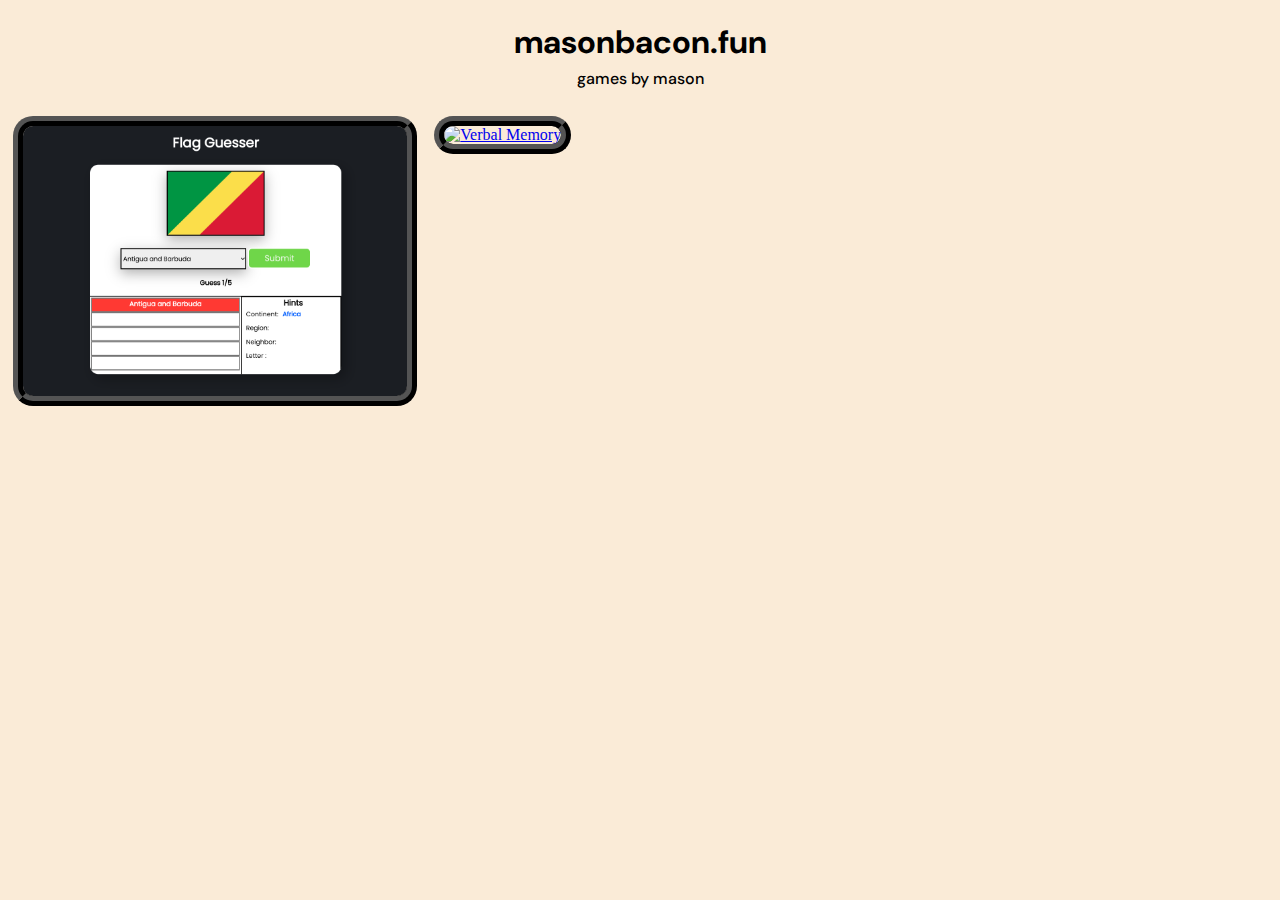
==== index.html @ f65742c5 "Update index.html" ====
<!DOCTYPE html>
<html lang="en">
<head>
    <meta charset="UTF-8">
    <meta name="viewport" content="width=device-width, initial-scale=1.0">
    <title>masonbacon.xyz</title>
    <link rel="icon" type="image/gif" href="source.png">
    <link rel="stylesheet" href="index.css">
    <link rel="preconnect" href="https://fonts.googleapis.com">
    <link rel="preconnect" href="https://fonts.gstatic.com" crossorigin>
    <link href="https://fonts.googleapis.com/css2?family=DM+Sans:opsz,wght@9..40,400;9..40,500;9..40,700&display=swap" rel="stylesheet">
</head>
<body>
    <div id="header-div">
        <h1 id="header">masonbacon.fun</h1>
        <h4 id="subheader">games by mason</h4>
    </div>
    <div id="games" class="total">
        <a href="flag-guesser.html">
            <img src="flag game thumbnail.png" alt="Rock Paper Scissors"></img>
        </a>
        <a href="verbal memory.html">
            <img src="verbal memory thumbnail.png" alt="Verbal Memory"></img>
        </a>
    </div>
    <div id="footer"></div>
</body>
</html>
---- index.css ----
body {
background-color: antiquewhite;
}

#header {
    text-align: center;
    font-family: 'DM Sans';
    font-weight: bold;
    margin-bottom: 0;
}

#subheader {
    text-align: center;
    font-family: 'DM Sans';
    font-weight: 500;
    margin-top: 5px
}

#games {
    display: grid;
    grid-template-columns: 1fr 1fr 1fr;
    object-fit: cover;
}


#games img {
    width: 30vw;
    height: 30vh;
    border: ridge 10px black;
    border-radius: 20px;
    transition: transform 0.4s, box-shadow 0.4s;
    margin: 5px;
    object-fit: cover;
}

#games img:hover {
    transform: scale(1.05);
    opacity: 1;
    box-shadow: 10px 10px 30px rgba(0, 0, 0, .3);
}
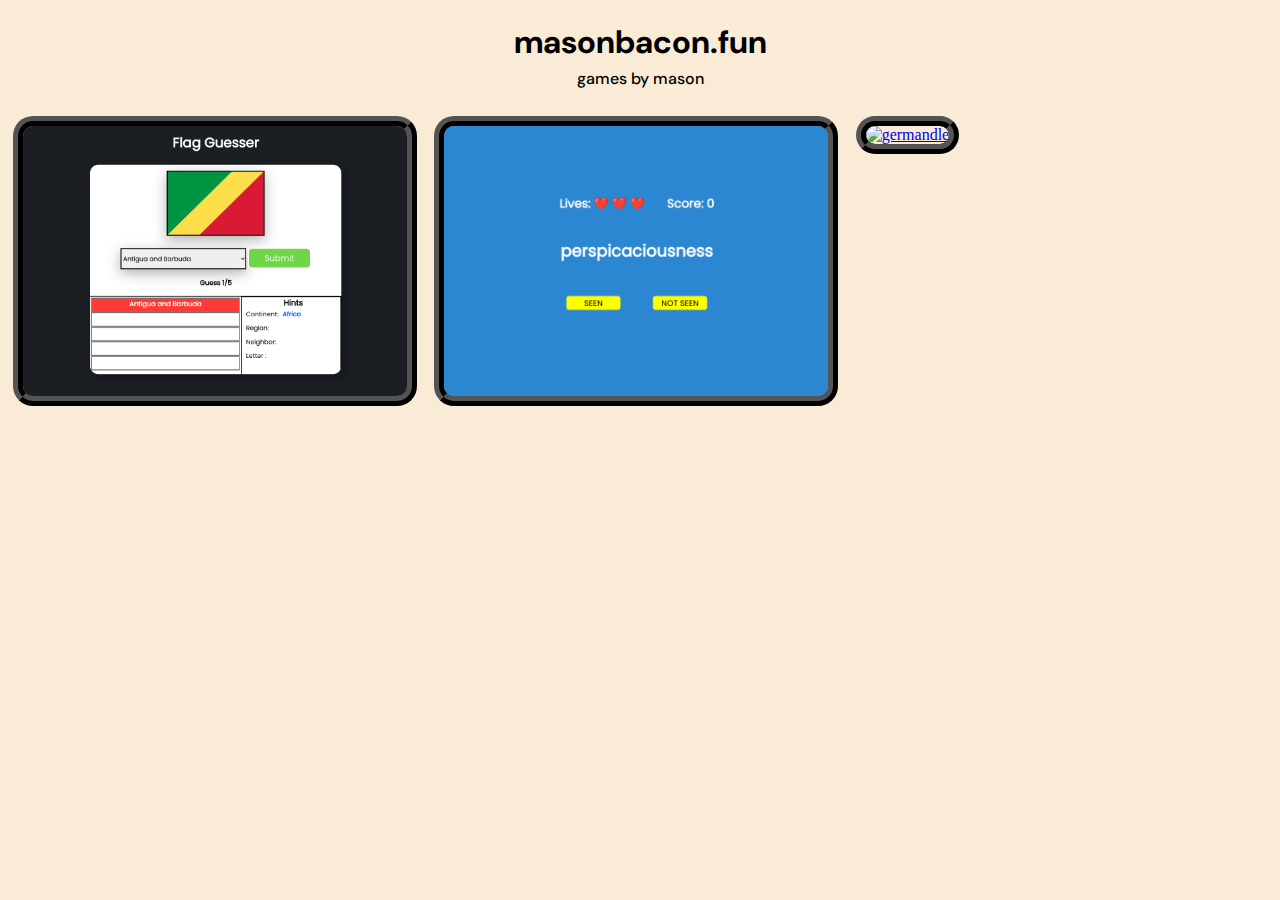
==== commit 72c9c7e8: "Update index.html" ====
--- a/index.html
+++ b/index.html
@@ -22,6 +22,9 @@
         <a href="verbal memory.html">
             <img src="verbal memory thumbnail.png" alt="Verbal Memory"></img>
         </a>
+        <a href="germandle.html">
+            <img src="germandle thumbnail.png" alt="germandle"></img>
+        </a>
     </div>
     <div id="footer"></div>
 </body>
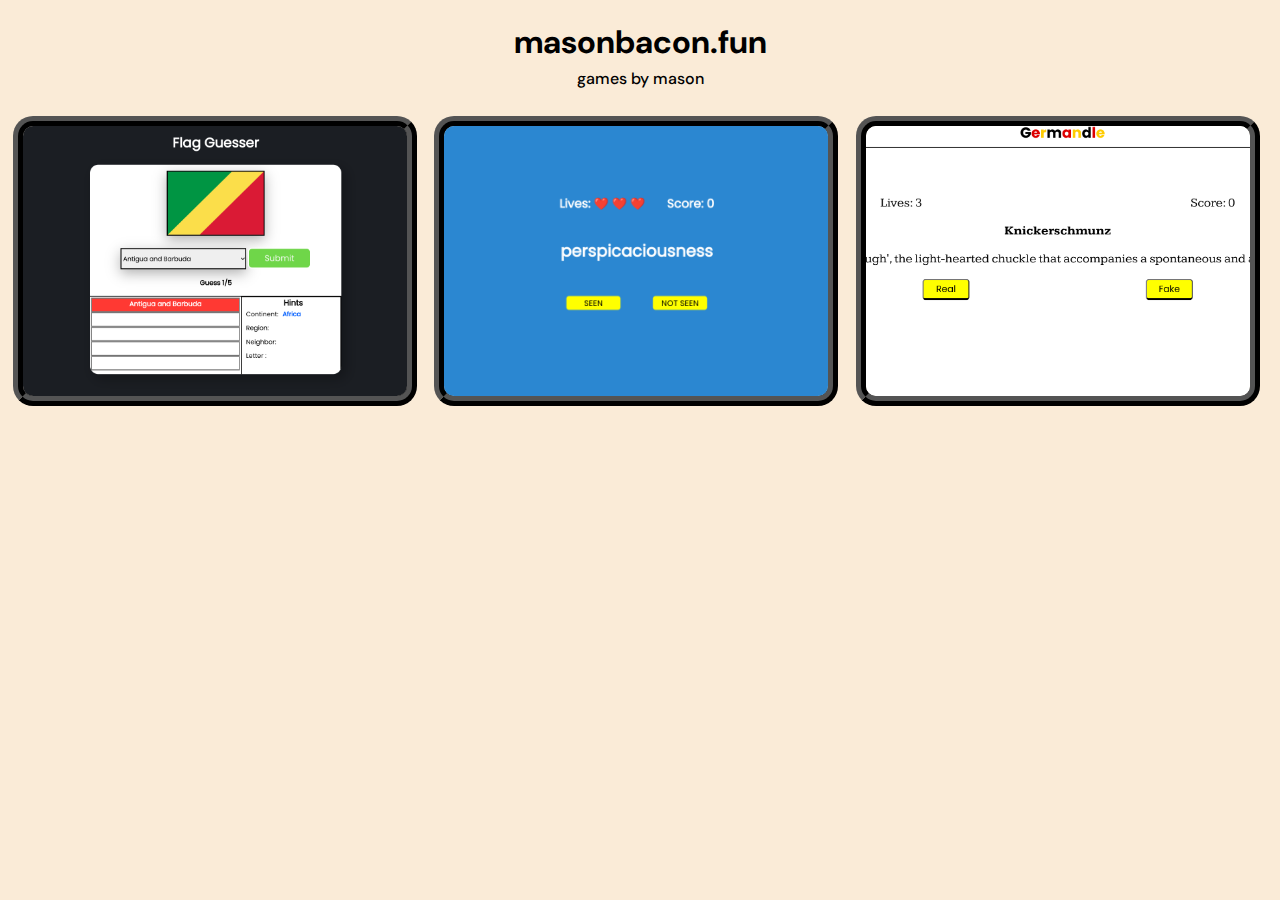
==== commit 85895326: "Update index.html" ====
--- a/index.html
+++ b/index.html
@@ -1,6 +1,15 @@
 <!DOCTYPE html>
 <html lang="en">
 <head>
+    <!-- Google tag (gtag.js) -->
+<script async src="https://www.googletagmanager.com/gtag/js?id=G-F022PXEQ81"></script>
+<script>
+  window.dataLayer = window.dataLayer || [];
+  function gtag(){dataLayer.push(arguments);}
+  gtag('js', new Date());
+
+  gtag('config', 'G-F022PXEQ81');
+</script>
     <meta charset="UTF-8">
     <meta name="viewport" content="width=device-width, initial-scale=1.0">
     <title>masonbacon.xyz</title>
--- a/index.css
+++ b/index.css
@@ -22,10 +22,27 @@
     object-fit: cover;
 }
 
+@media screen and (min-width: 901px) {
+    #games{
+        grid-template-columns: 1fr 1fr 1fr;
+    }  
+    #games img{
+        height: 30vh;
+    }
+}
+
+@media screen and (max-width: 900px) {
+    #games{
+        grid-template-columns: 1fr 1fr;
+    }
+    #games img {
+        height: 15vh;
+    }
+}  
+
 
 #games img {
     width: 30vw;
-    height: 30vh;
     border: ridge 10px black;
     border-radius: 20px;
     transition: transform 0.4s, box-shadow 0.4s;
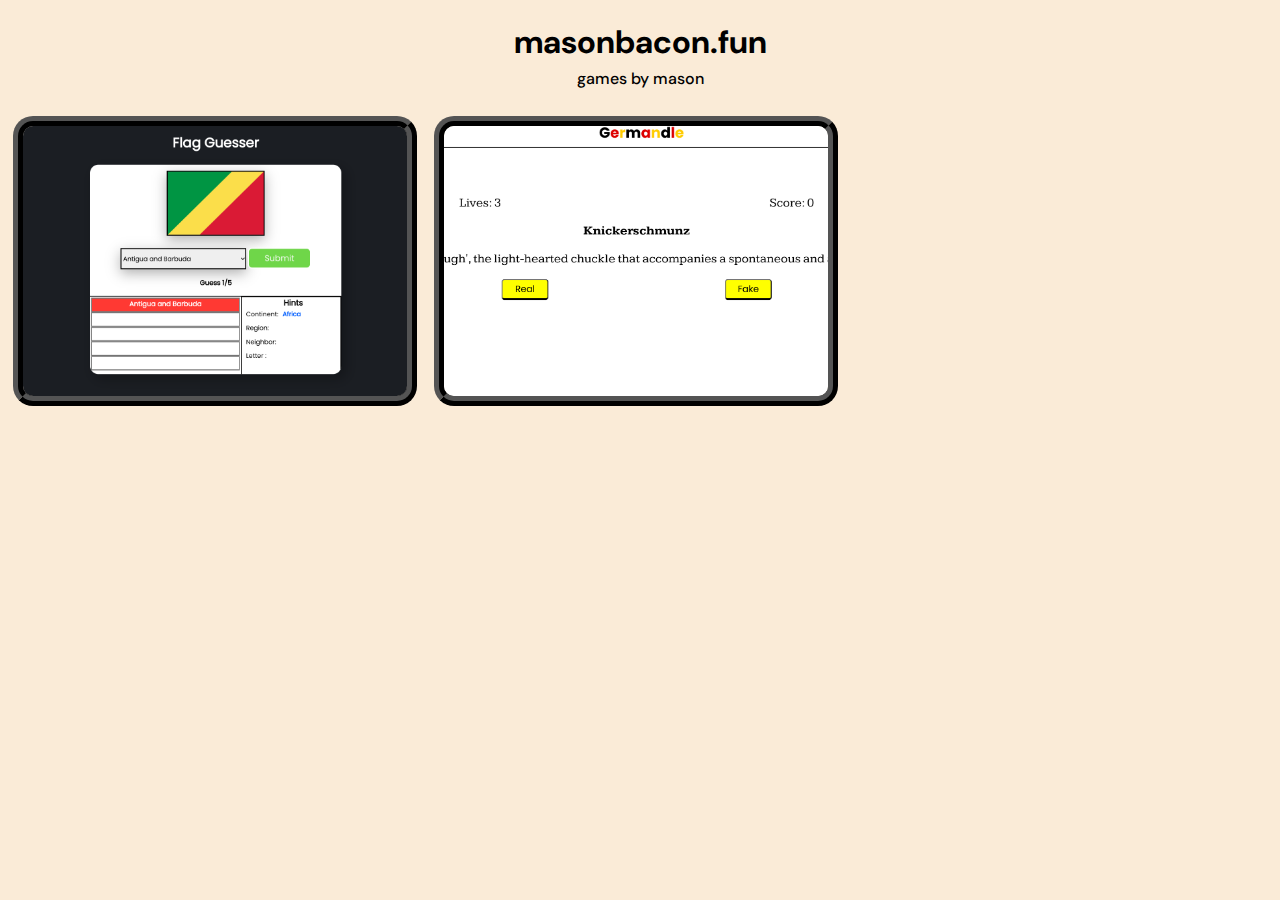
==== commit 02fc317d: "Update index.html" ====
--- a/index.html
+++ b/index.html
@@ -28,10 +28,7 @@
         <a href="flag-guesser.html">
             <img src="flag game thumbnail.png" alt="Rock Paper Scissors"></img>
         </a>
-        <a href="verbal memory.html">
-            <img src="verbal memory thumbnail.png" alt="Verbal Memory"></img>
-        </a>
-        <a href="germandle.html">
+        <a href="https://germandle.fun">
             <img src="germandle thumbnail.png" alt="germandle"></img>
         </a>
     </div>
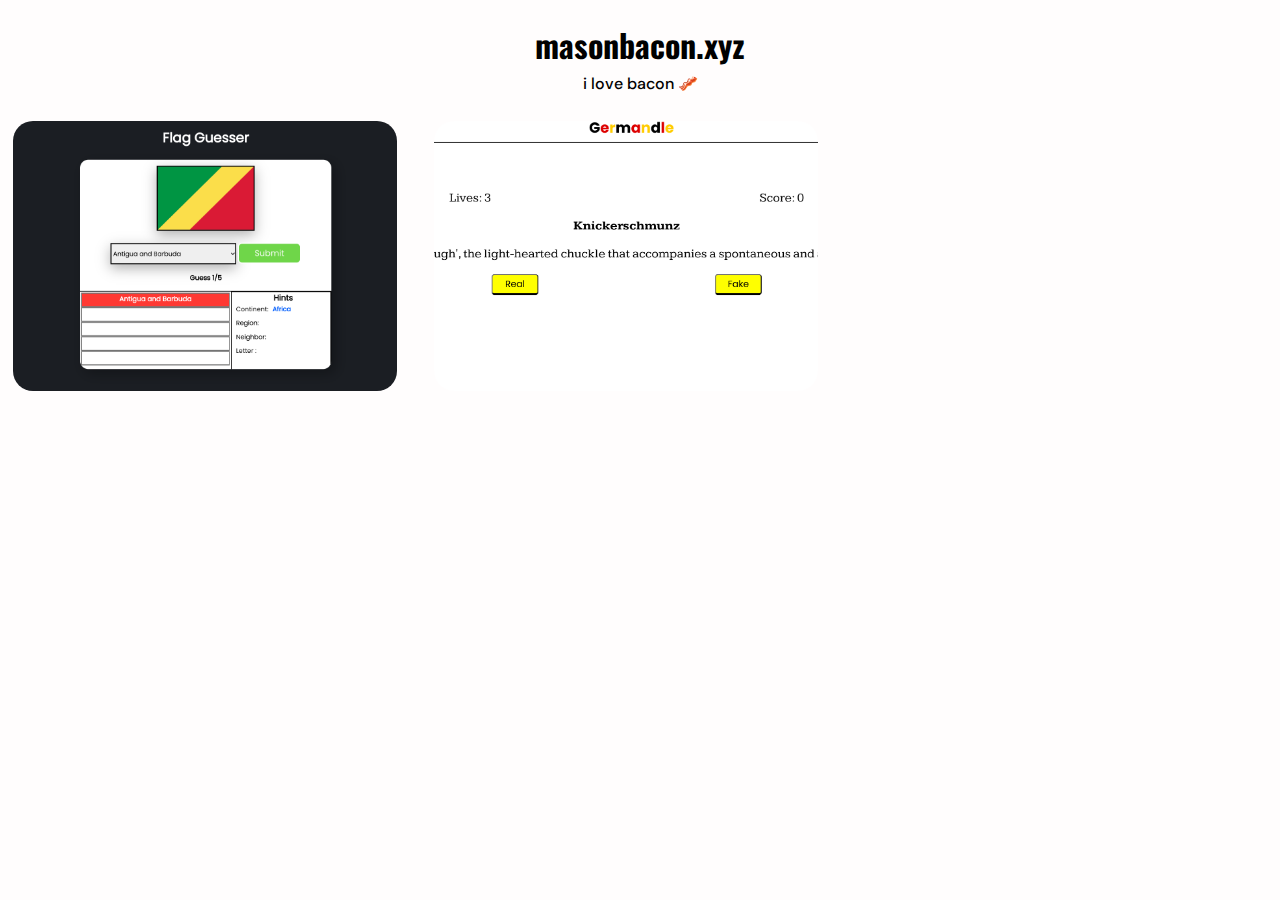
==== commit 3addfc59: "font and text update" ====
--- a/index.html
+++ b/index.html
@@ -18,11 +18,14 @@
     <link rel="preconnect" href="https://fonts.googleapis.com">
     <link rel="preconnect" href="https://fonts.gstatic.com" crossorigin>
     <link href="https://fonts.googleapis.com/css2?family=DM+Sans:opsz,wght@9..40,400;9..40,500;9..40,700&display=swap" rel="stylesheet">
+    <link rel="preconnect" href="https://fonts.googleapis.com">
+    <link rel="preconnect" href="https://fonts.gstatic.com" crossorigin>
+    <link href="https://fonts.googleapis.com/css2?family=Oswald:wght@200..700&display=swap" rel="stylesheet">
 </head>
 <body>
     <div id="header-div">
-        <h1 id="header">masonbacon.fun</h1>
-        <h4 id="subheader">games by mason</h4>
+        <h1 id="header">masonbacon.xyz</h1>
+        <h4 id="subheader">i love bacon 🥓</h4>
     </div>
     <div id="games" class="total">
         <a href="flag-guesser.html">
--- a/index.css
+++ b/index.css
@@ -1,10 +1,10 @@
 body {
-background-color: antiquewhite;
+background-color: rgb(255, 253, 253);
 }
 
 #header {
     text-align: center;
-    font-family: 'DM Sans';
+    font-family: 'Oswald';
     font-weight: bold;
     margin-bottom: 0;
 }
@@ -43,7 +43,7 @@
 
 #games img {
     width: 30vw;
-    border: ridge 10px black;
+    border: 5px black;
     border-radius: 20px;
     transition: transform 0.4s, box-shadow 0.4s;
     margin: 5px;
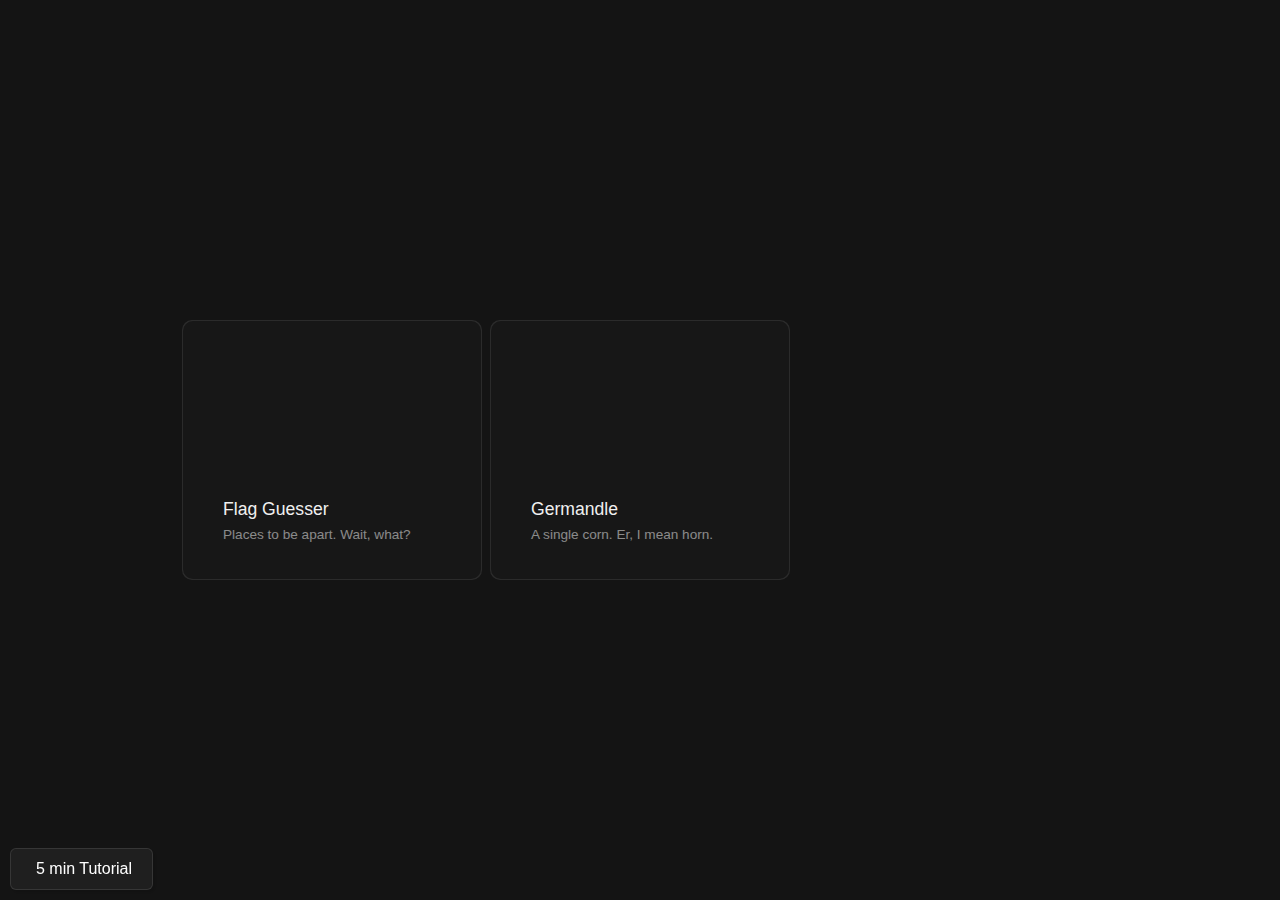
==== commit 16ba94e0: "biggg update" ====
--- a/index.html
+++ b/index.html
@@ -23,18 +23,46 @@
     <link href="https://fonts.googleapis.com/css2?family=Oswald:wght@200..700&display=swap" rel="stylesheet">
 </head>
 <body>
-    <div id="header-div">
-        <h1 id="header">masonbacon.xyz</h1>
-        <h4 id="subheader">i love bacon 🥓</h4>
-    </div>
-    <div id="games" class="total">
-        <a href="flag-guesser.html">
-            <img src="flag game thumbnail.png" alt="Rock Paper Scissors"></img>
-        </a>
-        <a href="https://germandle.fun">
-            <img src="germandle thumbnail.png" alt="germandle"></img>
-        </a>
-    </div>
-    <div id="footer"></div>
+    <div id="cards">
+        <div class="card" onclick="openPage(flagguesser.html)">
+          <div class="card-content">
+            <div class="card-image">
+              <i class="fa-duotone fa-apartment"></i>
+            </div>
+            <div class="card-info-wrapper">
+              <div class="card-info">
+                <i class="fa-duotone fa-apartment"></i>
+                <div class="card-info-title">
+                  <h3>Flag Guesser</h3>  
+                  <h4>Places to be apart. Wait, what?</h4>
+                </div>    
+              </div>
+            </div>
+          </div>
+        </div>
+        <div class="card">
+          <div class="card-content">
+            <div class="card-image">
+              <i class="fa-duotone fa-unicorn"></i>
+            </div>
+            <div class="card-info-wrapper">
+              <div class="card-info">
+                <i class="fa-duotone fa-unicorn"></i>
+                <div class="card-info-title">
+                  <h3>Germandle</h3>  
+                  <h4>A single corn. Er, I mean horn.</h4>
+                </div>    
+              </div>  
+            </div>
+          </div>
+        </div>
+      </div>
+      
+      <a id="github-link" class="link" href="https://youtu.be/htGfnF1zN4g" target="_blank">
+        <i class="fa-brands fa-youtube"></i>
+        <span>5 min Tutorial</span>
+      </a>
+
+      <script src="index.js"></script>
 </body>
 </html>
--- a/index.css
+++ b/index.css
@@ -1,57 +1,239 @@
-body {
-background-color: rgb(255, 253, 253);
-}
-
-#header {
-    text-align: center;
-    font-family: 'Oswald';
-    font-weight: bold;
-    margin-bottom: 0;
-}
-
-#subheader {
-    text-align: center;
-    font-family: 'DM Sans';
-    font-weight: 500;
-    margin-top: 5px
-}
-
-#games {
-    display: grid;
-    grid-template-columns: 1fr 1fr 1fr;
-    object-fit: cover;
-}
-
-@media screen and (min-width: 901px) {
-    #games{
-        grid-template-columns: 1fr 1fr 1fr;
-    }  
-    #games img{
-        height: 30vh;
-    }
-}
-
-@media screen and (max-width: 900px) {
-    #games{
-        grid-template-columns: 1fr 1fr;
-    }
-    #games img {
-        height: 15vh;
-    }
-}  
-
-
-#games img {
-    width: 30vw;
-    border: 5px black;
-    border-radius: 20px;
-    transition: transform 0.4s, box-shadow 0.4s;
-    margin: 5px;
-    object-fit: cover;
-}
-
-#games img:hover {
-    transform: scale(1.05);
+:root {
+    --bg-color: rgb(20, 20, 20);
+    --card-color: rgb(23, 23, 23);
+  }
+  
+  body {
+    align-items: center;
+    background-color: var(--bg-color);
+    display: flex;
+    height: 100vh;
+    justify-content: center;
+    margin: 0px;
+    overflow: hidden;
+    padding: 0px;
+  }
+  
+  #cards {
+    display: flex;
+    flex-wrap: wrap;
+    gap: 8px;  
+    max-width: 916px;
+    width: calc(100% - 20px);
+  }
+  
+  #cards:hover > .card::after {
     opacity: 1;
-    box-shadow: 10px 10px 30px rgba(0, 0, 0, .3);
-}
+  }
+  
+  .card {
+    background-color: rgba(255, 255, 255, 0.1);
+    border-radius: 10px;
+    cursor: pointer;
+    display: flex;
+    height: 260px;
+    flex-direction: column;
+    position: relative;
+    width: 300px;  
+  }
+  
+  .card:hover::before {
+    opacity: 1;
+  }
+  
+  .card::before,
+  .card::after {
+    border-radius: inherit;
+    content: "";
+    height: 100%;
+    left: 0px;
+    opacity: 0;
+    position: absolute;
+    top: 0px;
+    transition: opacity 500ms;
+    width: 100%;
+  }
+  
+  .card::before {
+    background: radial-gradient(
+      800px circle at var(--mouse-x) var(--mouse-y), 
+      rgba(255, 255, 255, 0.06),
+      transparent 40%
+    );
+    z-index: 3;
+  }
+  
+  .card::after {  
+    background: radial-gradient(
+      600px circle at var(--mouse-x) var(--mouse-y), 
+      rgba(255, 255, 255, 0.4),
+      transparent 40%
+    );
+    z-index: 1;
+  }
+  
+  .card > .card-content {
+    background-color: var(--card-color);
+    border-radius: inherit;
+    display: flex;
+    flex-direction: column;
+    flex-grow: 1;
+    inset: 1px;
+    padding: 10px;
+    position: absolute;
+    z-index: 2;
+  }
+  
+  /* -- ↓ ↓ ↓ extra card content styles ↓ ↓ ↓ -- */
+  
+  h1, h2, h3, h4, span {
+    color: rgb(240, 240, 240);
+    font-family: "Rubik", sans-serif;
+    font-weight: 400;
+    margin: 0px;
+  }
+  
+  i {  
+    color: rgb(240, 240, 240);
+  }
+  
+  .card-image {
+    align-items: center;
+    display: flex;
+    height: 140px;
+    justify-content: center;
+    overflow: hidden;
+  }
+  
+  .card-image > i {
+    font-size: 6em;
+    opacity: 0.25;
+  }
+  
+  .card-info-wrapper {
+    align-items: center;
+    display: flex;
+    flex-grow: 1;
+    justify-content: flex-start;
+    padding: 0px 20px;
+  }
+  
+  .card-info {
+    align-items: flex-start;
+    display: flex;
+    gap: 10px;
+  }
+  
+  .card-info > i {  
+    font-size: 1em;
+    height: 20px;
+    line-height: 20px;
+  }
+  
+  .card-info-title > h3 {
+    font-size: 1.1em;
+    line-height: 20px;
+  }
+  
+  .card-info-title > h4 {
+    color: rgba(255, 255, 255, 0.5);
+    font-size: 0.85em;
+    margin-top: 8px;
+  }
+  
+  /* -- ↓ ↓ ↓ some responsiveness ↓ ↓ ↓ -- */
+  
+  @media(max-width: 1000px) {
+    body {
+      align-items: flex-start;  
+      overflow: auto;
+    }
+    
+    #cards {    
+      max-width: 1000px;
+      padding: 10px 0px;
+    }
+    
+    .card {
+      flex-shrink: 1;
+      width: calc(50% - 4px);
+    }
+  }
+  
+  @media(max-width: 500px) {
+    .card {
+      height: 180px;
+    }
+    
+    .card-image {
+      height: 80px;  
+    }
+    
+    .card-image > i {
+      font-size: 3em;
+    }
+      
+    .card-info-wrapper {
+      padding: 0px 10px;
+    }
+    
+    .card-info > i { 
+      font-size: 0.8em; 
+    }
+    
+    .card-info-title > h3 {
+      font-size: 0.9em;
+    }
+  
+    .card-info-title > h4 {
+      font-size: 0.8em;
+      margin-top: 4px;
+    }
+  }
+  
+  @media(max-width: 320px) {
+    .card {
+      width: 100%;
+    }
+  }
+  
+  /* -- ↓ ↓ ↓ YouTube link styles ↓ ↓ ↓ -- */
+  
+  #github-link {
+    bottom: 10px;
+  }
+  
+  #github-link > i {
+    color: rgb(239, 83, 80);
+  }
+  
+  .link {
+    align-items: center;
+    backdrop-filter: blur(3px);
+    background-color: rgba(255, 255, 255, 0.05);
+    border: 1px solid rgba(255, 255, 255, 0.1);
+    border-radius: 6px;
+    box-shadow: 2px 2px 2px rgba(0, 0, 0, 0.1);
+    cursor: pointer;  
+    display: inline-flex;
+    gap: 5px;
+    left: 10px;
+    padding: 10px 20px;
+    position: fixed;
+    text-decoration: none;
+    z-index: 100;
+  }
+  
+  .link:hover {
+    background-color: rgba(255, 255, 255, 0.1);
+    border: 1px solid rgba(255, 255, 255, 0.2);
+  }
+  
+  .link > i, .link > span {
+    height: 20px;
+    line-height: 20px;
+  }
+  
+  .link > span {
+    color: white;
+  }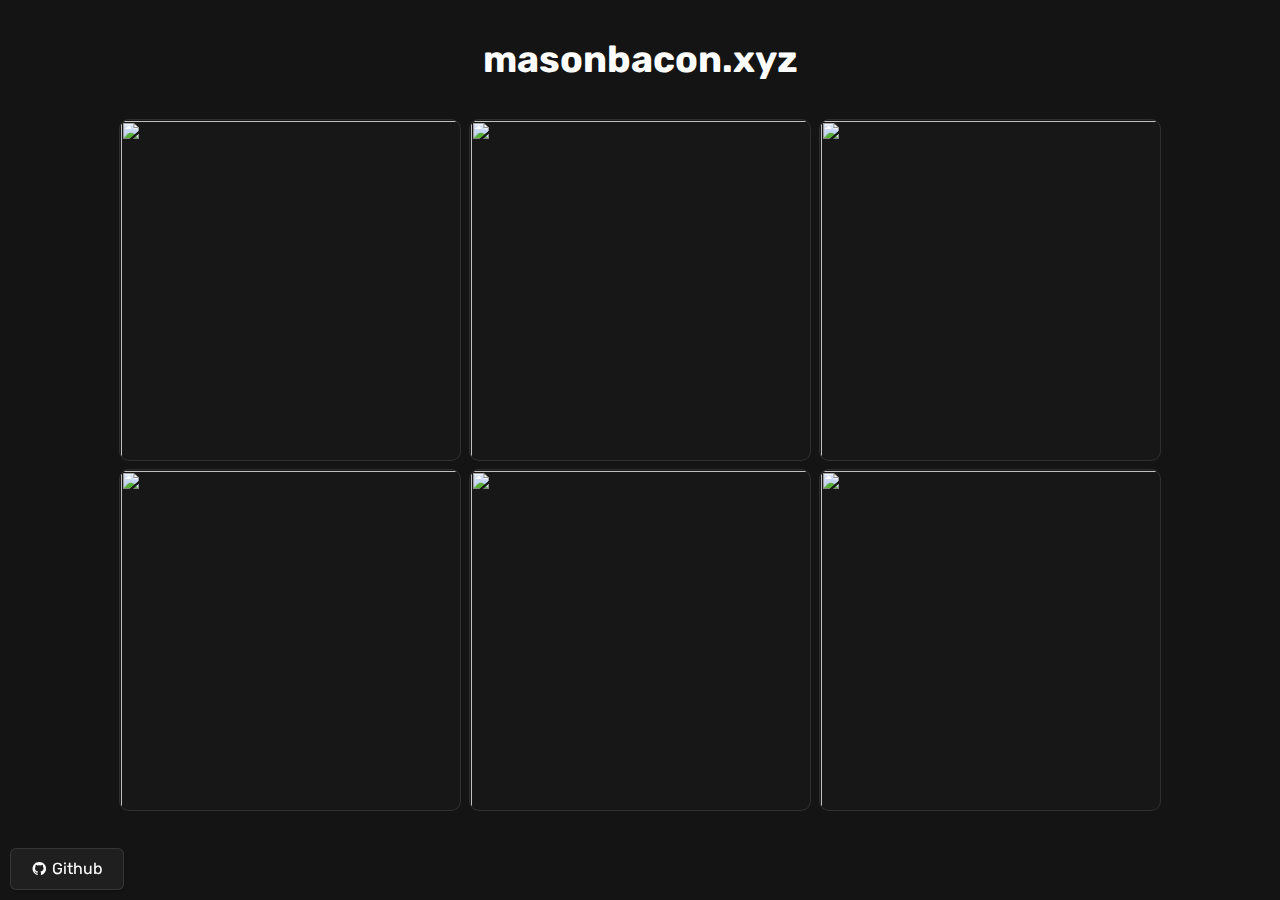
==== commit 06ea4f0b: "Add files via upload" ====
--- a/index.html
+++ b/index.html
@@ -17,52 +17,53 @@
     <link rel="stylesheet" href="index.css">
     <link rel="preconnect" href="https://fonts.googleapis.com">
     <link rel="preconnect" href="https://fonts.gstatic.com" crossorigin>
-    <link href="https://fonts.googleapis.com/css2?family=DM+Sans:opsz,wght@9..40,400;9..40,500;9..40,700&display=swap" rel="stylesheet">
-    <link rel="preconnect" href="https://fonts.googleapis.com">
-    <link rel="preconnect" href="https://fonts.gstatic.com" crossorigin>
-    <link href="https://fonts.googleapis.com/css2?family=Oswald:wght@200..700&display=swap" rel="stylesheet">
+    <link href='https://unpkg.com/boxicons@2.1.4/css/boxicons.min.css' rel='stylesheet'>
+    <link href="https://fonts.googleapis.com/css2?family=Rubik:ital,wght@0,300..900;1,300..900&display=swap" rel="stylesheet">
 </head>
 <body>
+    <div id="header">
+        <h3>masonbacon.xyz</h3>
+    </div>
     <div id="cards">
-        <div class="card" onclick="openPage(flagguesser.html)">
-          <div class="card-content">
-            <div class="card-image">
-              <i class="fa-duotone fa-apartment"></i>
+        <a href="flag-guesser.html">
+        <div class="card">
+            <div class="card-content">
+                <img src="flagify.jpg"></img>
             </div>
-            <div class="card-info-wrapper">
-              <div class="card-info">
-                <i class="fa-duotone fa-apartment"></i>
-                <div class="card-info-title">
-                  <h3>Flag Guesser</h3>  
-                  <h4>Places to be apart. Wait, what?</h4>
-                </div>    
-              </div>
+        </div>
+    </a>
+    <a href="https://germandle.fun">
+        <div class="card">
+            <div class="card-content">
+                <img src="germandle.jpg"></img>
             </div>
-          </div>
+        </div>
+    </a>
+        <div class="card">
+            <div class="card-content">
+                <img src="TBD.png"></img>
+            </div>
         </div>
         <div class="card">
-          <div class="card-content">
-            <div class="card-image">
-              <i class="fa-duotone fa-unicorn"></i>
+            <div class="card-content">
+                <img src="TBD.png"></img>
             </div>
-            <div class="card-info-wrapper">
-              <div class="card-info">
-                <i class="fa-duotone fa-unicorn"></i>
-                <div class="card-info-title">
-                  <h3>Germandle</h3>  
-                  <h4>A single corn. Er, I mean horn.</h4>
-                </div>    
-              </div>  
+        </div>
+        <div class="card">
+            <div class="card-content">
+                <img src="TBD.png"></img>
             </div>
-          </div>
         </div>
-      </div>
-      
-      <a id="github-link" class="link" href="https://youtu.be/htGfnF1zN4g" target="_blank">
-        <i class="fa-brands fa-youtube"></i>
-        <span>5 min Tutorial</span>
+        <div class="card">
+            <div class="card-content">
+                <img src="TBD.png"></img>
+            </div>
+        </div>
+    </div>
+
+    <a id="youtube-link" class="link" href="https://github.com/baconatorr" target="_blank">
+        <i class='bx bxl-github'></i>
+        <span>Github</span>
       </a>
-
-      <script src="index.js"></script>
-</body>
-</html>
+<script src="index.js"></script>
+</body>--- a/index.css
+++ b/index.css
@@ -1,239 +1,183 @@
 :root {
-    --bg-color: rgb(20, 20, 20);
-    --card-color: rgb(23, 23, 23);
+  --bg-color: rgb(20, 20, 20);
+  --card-color: rgb(23, 23, 23);
+}
+
+body {
+  align-items: center;
+  background-color: var(--bg-color);
+  display: flex;
+  flex-direction: column;
+  height: 100vh;
+  margin: 0px;
+  overflow: scroll;
+  padding: 0px;
+  font-family: "Rubik";
+}
+
+#header {
+  color: white;
+  font-weight: 500;
+  text-align: center;
+  font-size: max(1em, min(2em, calc(100vw * 4 / 75)));
+}
+
+#cards {
+  flex-direction: row;
+  display: flex;
+  flex-wrap: wrap;
+  gap: 8px;
+  width: 60vw;
+  justify-content: center;
+  justify-self: center;
+}  
+
+.card {
+  background-color: rgba(255,255, 255, 0.02);
+  border: 1px solid rgba(255, 255, 255, 0.1);
+  height: 260px;
+  width: 32%;
+  position: relative;
+  border-radius: 10px;
+  overflow:hidden;
+}
+
+.card:hover::before{
+  opacity: 1;
+  cursor: pointer;
+}
+.card::before{
+  background: radial-gradient(
+    800px circle at var(--mouse-x) var(--mouse-y), 
+    rgba(255, 255, 255, 0.3), 
+    transparent 40%
+  );
+  content: "";
+  opacity: 0;
+  transition: opacity 500ms;
+  border-radius: inherit;
+  height: 100%;
+  left: 0px;
+  position: absolute;
+  top: 0px;
+  width: 100%;
+  z-index: 3;
+}
+
+.card .card-content {
+  background-color: var(--card-color);
+  margin: 1px;
+  height: calc(100% - 2px);
+  width: calc(100% - 2px);
+}
+
+@media (max-width: 450px) {
+  .card, img {
+    width: 268px;
+    height: 268px;
   }
-  
-  body {
-    align-items: center;
-    background-color: var(--bg-color);
-    display: flex;
+  #cards{
+    width: 300px;
+  }
+}
+
+
+@media(max-width: 600px) and (min-width: 451px){
+  .card, img{
+    width: 342px;
+    height: 342px;
+  }
+  #cards{
+    width: 600px;
+  }
+}
+
+@media(max-width: 850px) and (min-width: 601px){
+  .card, img{
+    width: 250px;
+    height: 250px;
+  }
+  #cards{
+    width: 780px;
+  }
+}
+
+@media(max-width: 1024px) and (min-width: 850px){
+  .card, img{
+    width: 330px;
+    height: 330px;
+  }
+  #cards{
+    width: 1024px;
     height: 100vh;
-    justify-content: center;
-    margin: 0px;
-    overflow: hidden;
-    padding: 0px;
   }
-  
-  #cards {
-    display: flex;
-    flex-wrap: wrap;
-    gap: 8px;  
-    max-width: 916px;
-    width: calc(100% - 20px);
+}
+
+@media(min-width: 1024px) and (max-width: 1390px) {
+  .card, img{
+    width:340px;
+    height: 340px;
   }
-  
-  #cards:hover > .card::after {
-    opacity: 1;
+  #cards{
+    width: 100vw;
   }
-  
-  .card {
-    background-color: rgba(255, 255, 255, 0.1);
-    border-radius: 10px;
-    cursor: pointer;
-    display: flex;
-    height: 260px;
-    flex-direction: column;
-    position: relative;
-    width: 300px;  
+}
+
+@media(min-width: 1390px) and (max-width: 1800px) {
+  .card, img{
+    width: 340px;
+    height: 340px;
   }
-  
-  .card:hover::before {
-    opacity: 1;
+  #cards{
+    width: 1100px;
   }
-  
-  .card::before,
-  .card::after {
-    border-radius: inherit;
-    content: "";
-    height: 100%;
-    left: 0px;
-    opacity: 0;
-    position: absolute;
-    top: 0px;
-    transition: opacity 500ms;
-    width: 100%;
+}
+
+@media(min-width: 1800px) {
+  .card, img{
+    width: 380px;
+    height: 380px;
   }
-  
-  .card::before {
-    background: radial-gradient(
-      800px circle at var(--mouse-x) var(--mouse-y), 
-      rgba(255, 255, 255, 0.06),
-      transparent 40%
-    );
-    z-index: 3;
+  #cards{
+    width: 1200px;
   }
-  
-  .card::after {  
-    background: radial-gradient(
-      600px circle at var(--mouse-x) var(--mouse-y), 
-      rgba(255, 255, 255, 0.4),
-      transparent 40%
-    );
-    z-index: 1;
-  }
-  
-  .card > .card-content {
-    background-color: var(--card-color);
-    border-radius: inherit;
-    display: flex;
-    flex-direction: column;
-    flex-grow: 1;
-    inset: 1px;
-    padding: 10px;
-    position: absolute;
-    z-index: 2;
-  }
-  
-  /* -- ↓ ↓ ↓ extra card content styles ↓ ↓ ↓ -- */
-  
-  h1, h2, h3, h4, span {
-    color: rgb(240, 240, 240);
-    font-family: "Rubik", sans-serif;
-    font-weight: 400;
-    margin: 0px;
-  }
-  
-  i {  
-    color: rgb(240, 240, 240);
-  }
-  
-  .card-image {
-    align-items: center;
-    display: flex;
-    height: 140px;
-    justify-content: center;
-    overflow: hidden;
-  }
-  
-  .card-image > i {
-    font-size: 6em;
-    opacity: 0.25;
-  }
-  
-  .card-info-wrapper {
-    align-items: center;
-    display: flex;
-    flex-grow: 1;
-    justify-content: flex-start;
-    padding: 0px 20px;
-  }
-  
-  .card-info {
-    align-items: flex-start;
-    display: flex;
-    gap: 10px;
-  }
-  
-  .card-info > i {  
-    font-size: 1em;
-    height: 20px;
-    line-height: 20px;
-  }
-  
-  .card-info-title > h3 {
-    font-size: 1.1em;
-    line-height: 20px;
-  }
-  
-  .card-info-title > h4 {
-    color: rgba(255, 255, 255, 0.5);
-    font-size: 0.85em;
-    margin-top: 8px;
-  }
-  
-  /* -- ↓ ↓ ↓ some responsiveness ↓ ↓ ↓ -- */
-  
-  @media(max-width: 1000px) {
-    body {
-      align-items: flex-start;  
-      overflow: auto;
-    }
-    
-    #cards {    
-      max-width: 1000px;
-      padding: 10px 0px;
-    }
-    
-    .card {
-      flex-shrink: 1;
-      width: calc(50% - 4px);
-    }
-  }
-  
-  @media(max-width: 500px) {
-    .card {
-      height: 180px;
-    }
-    
-    .card-image {
-      height: 80px;  
-    }
-    
-    .card-image > i {
-      font-size: 3em;
-    }
-      
-    .card-info-wrapper {
-      padding: 0px 10px;
-    }
-    
-    .card-info > i { 
-      font-size: 0.8em; 
-    }
-    
-    .card-info-title > h3 {
-      font-size: 0.9em;
-    }
-  
-    .card-info-title > h4 {
-      font-size: 0.8em;
-      margin-top: 4px;
-    }
-  }
-  
-  @media(max-width: 320px) {
-    .card {
-      width: 100%;
-    }
-  }
-  
-  /* -- ↓ ↓ ↓ YouTube link styles ↓ ↓ ↓ -- */
-  
-  #github-link {
-    bottom: 10px;
-  }
-  
-  #github-link > i {
-    color: rgb(239, 83, 80);
-  }
-  
-  .link {
-    align-items: center;
-    backdrop-filter: blur(3px);
-    background-color: rgba(255, 255, 255, 0.05);
-    border: 1px solid rgba(255, 255, 255, 0.1);
-    border-radius: 6px;
-    box-shadow: 2px 2px 2px rgba(0, 0, 0, 0.1);
-    cursor: pointer;  
-    display: inline-flex;
-    gap: 5px;
-    left: 10px;
-    padding: 10px 20px;
-    position: fixed;
-    text-decoration: none;
-    z-index: 100;
-  }
-  
-  .link:hover {
-    background-color: rgba(255, 255, 255, 0.1);
-    border: 1px solid rgba(255, 255, 255, 0.2);
-  }
-  
-  .link > i, .link > span {
-    height: 20px;
-    line-height: 20px;
-  }
-  
-  .link > span {
-    color: white;
-  }+}
+
+#youtube-link {
+  bottom: 10px;
+}
+
+#youtube-link > i {
+  color: rgb(255, 255, 255);
+}
+
+.link {
+  align-items: center;
+  backdrop-filter: blur(3px);
+  background-color: rgba(255, 255, 255, 0.05);
+  border: 1px solid rgba(255, 255, 255, 0.1);
+  border-radius: 6px;
+  box-shadow: 2px 2px 2px rgba(0, 0, 0, 0.1);
+  cursor: pointer;  
+  display: inline-flex;
+  gap: 5px;
+  left: 10px;
+  padding: 10px 20px;
+  position: fixed;
+  text-decoration: none;
+  z-index: 100;
+}
+
+.link:hover {
+  background-color: rgba(255, 255, 255, 0.1);
+  border: 1px solid rgba(255, 255, 255, 0.2);
+}
+
+.link > i, .link > span {
+  height: 20px;
+  line-height: 20px;
+}
+
+.link > span {
+  color: white;
+}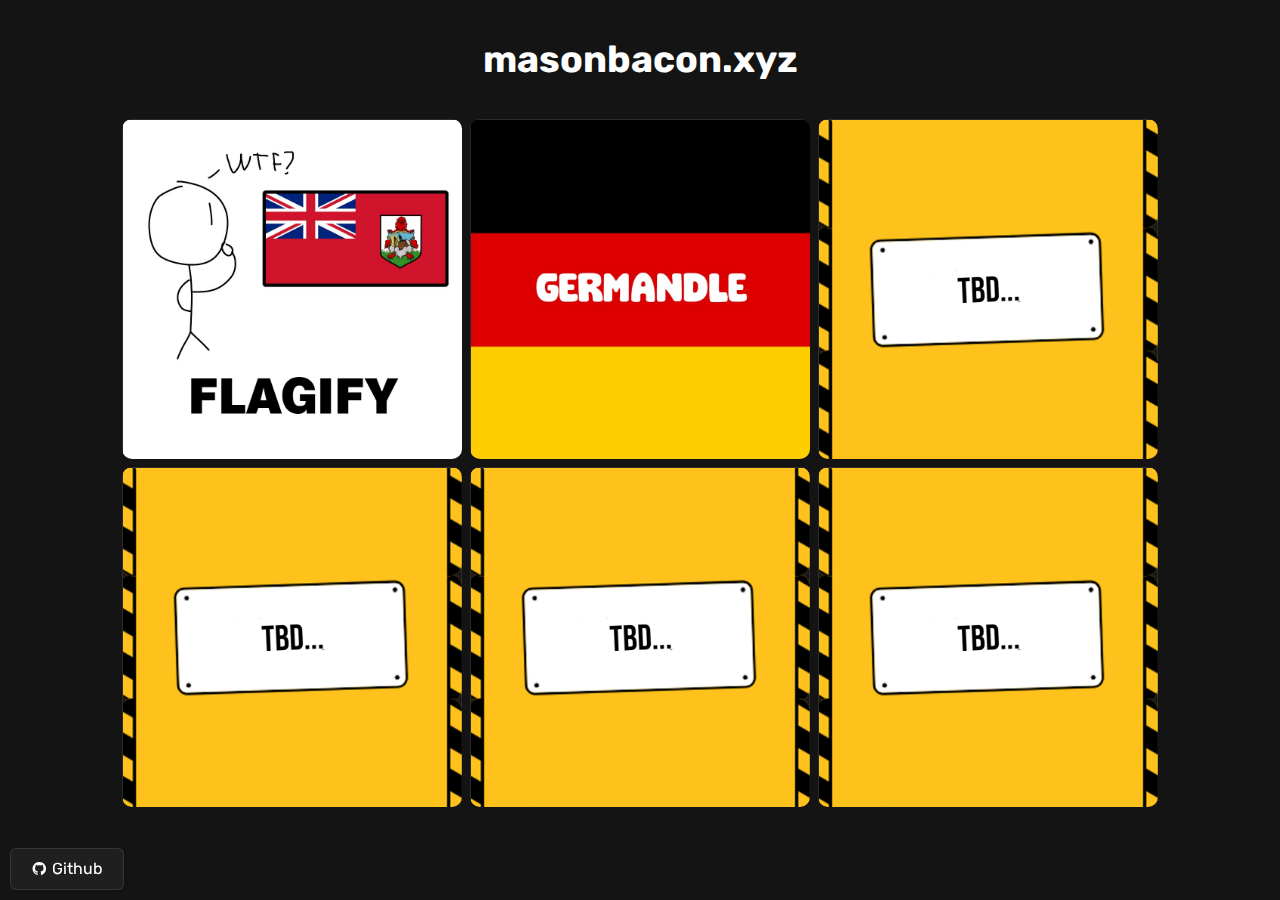
==== commit d9a48afb: "Update index.html" ====
--- a/index.html
+++ b/index.html
@@ -12,6 +12,7 @@
 </script>
     <meta charset="UTF-8">
     <meta name="viewport" content="width=device-width, initial-scale=1.0">
+    <meta name="google-adsense-account" content="ca-pub-4931015618481931">
     <title>masonbacon.xyz</title>
     <link rel="icon" type="image/gif" href="source.png">
     <link rel="stylesheet" href="index.css">
@@ -66,4 +67,4 @@
         <span>Github</span>
       </a>
 <script src="index.js"></script>
-</body>+</body>
--- a/index.css
+++ b/index.css
@@ -33,8 +33,7 @@
 }  
 
 .card {
-  background-color: rgba(255,255, 255, 0.02);
-  border: 1px solid rgba(255, 255, 255, 0.1);
+  background-color: rgba(255,255, 255, 0.1);
   height: 260px;
   width: 32%;
   position: relative;
@@ -180,4 +179,4 @@
 
 .link > span {
   color: white;
-}+}
